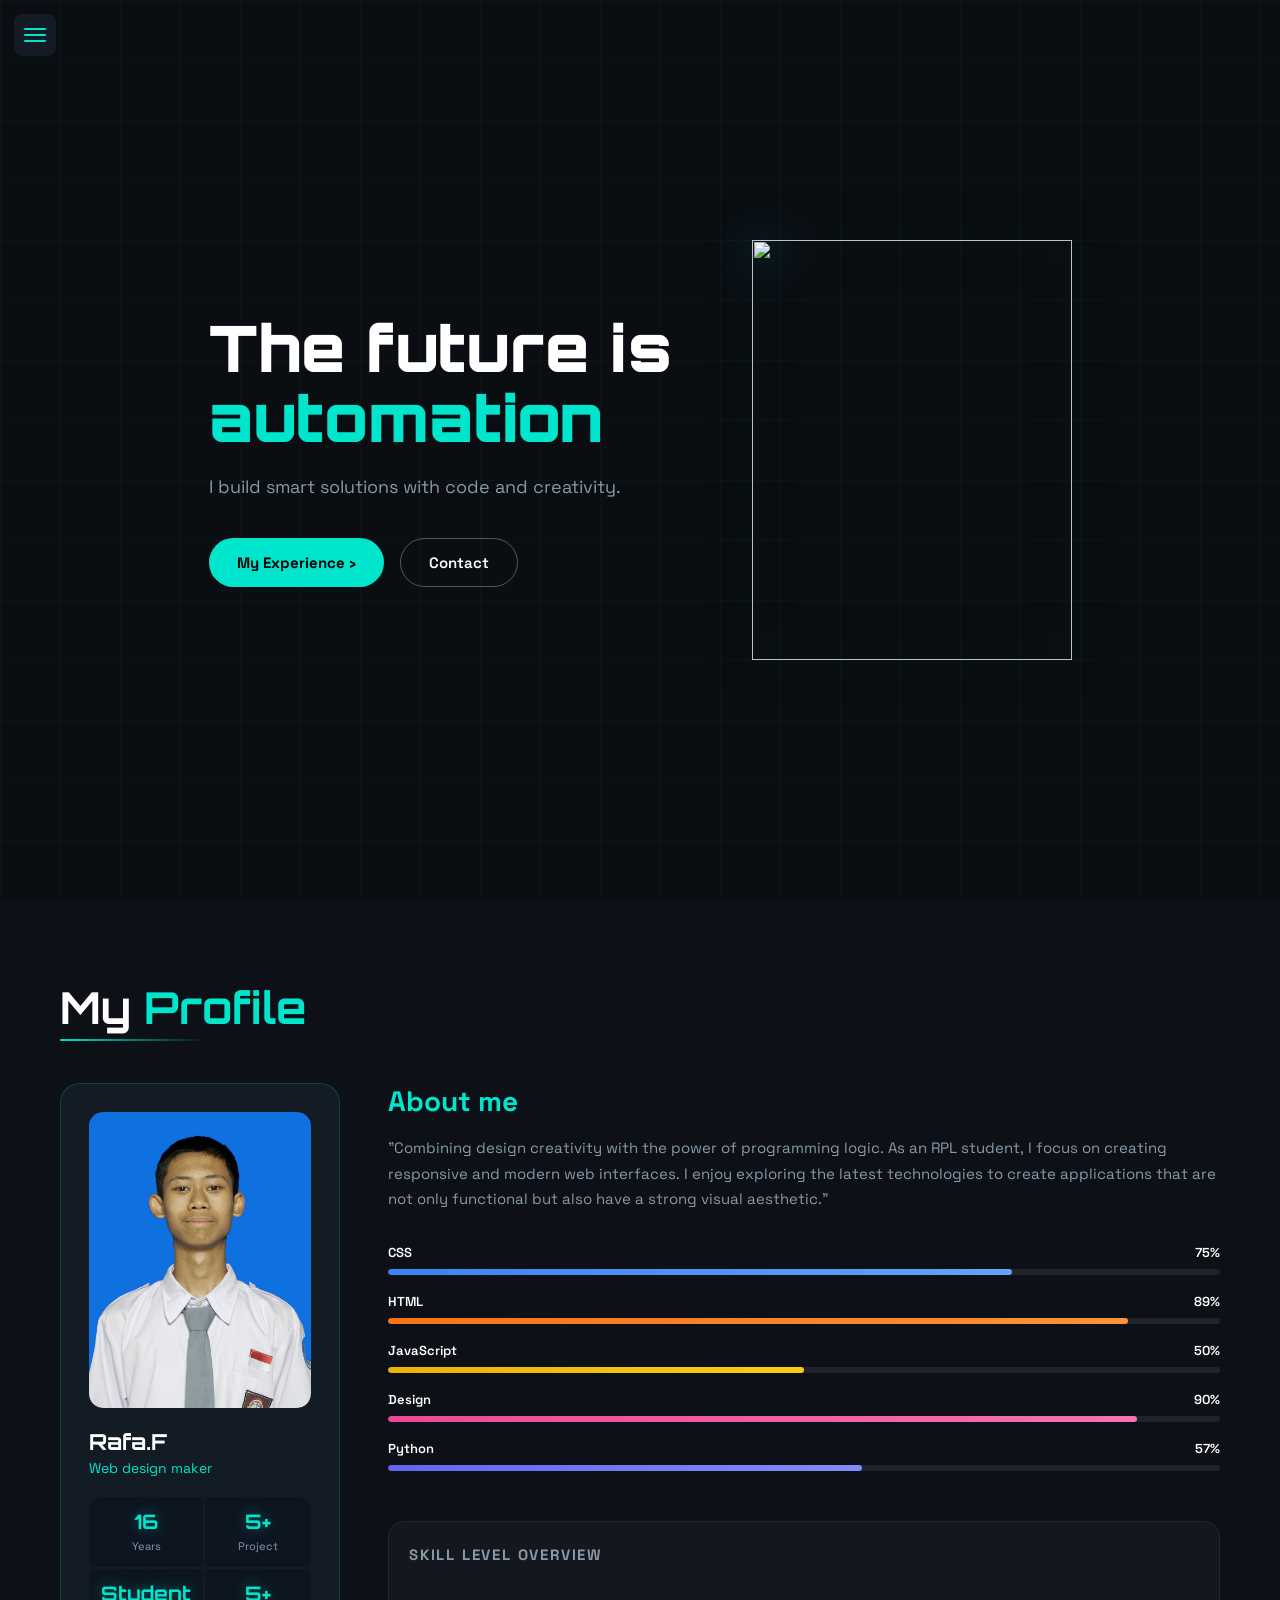
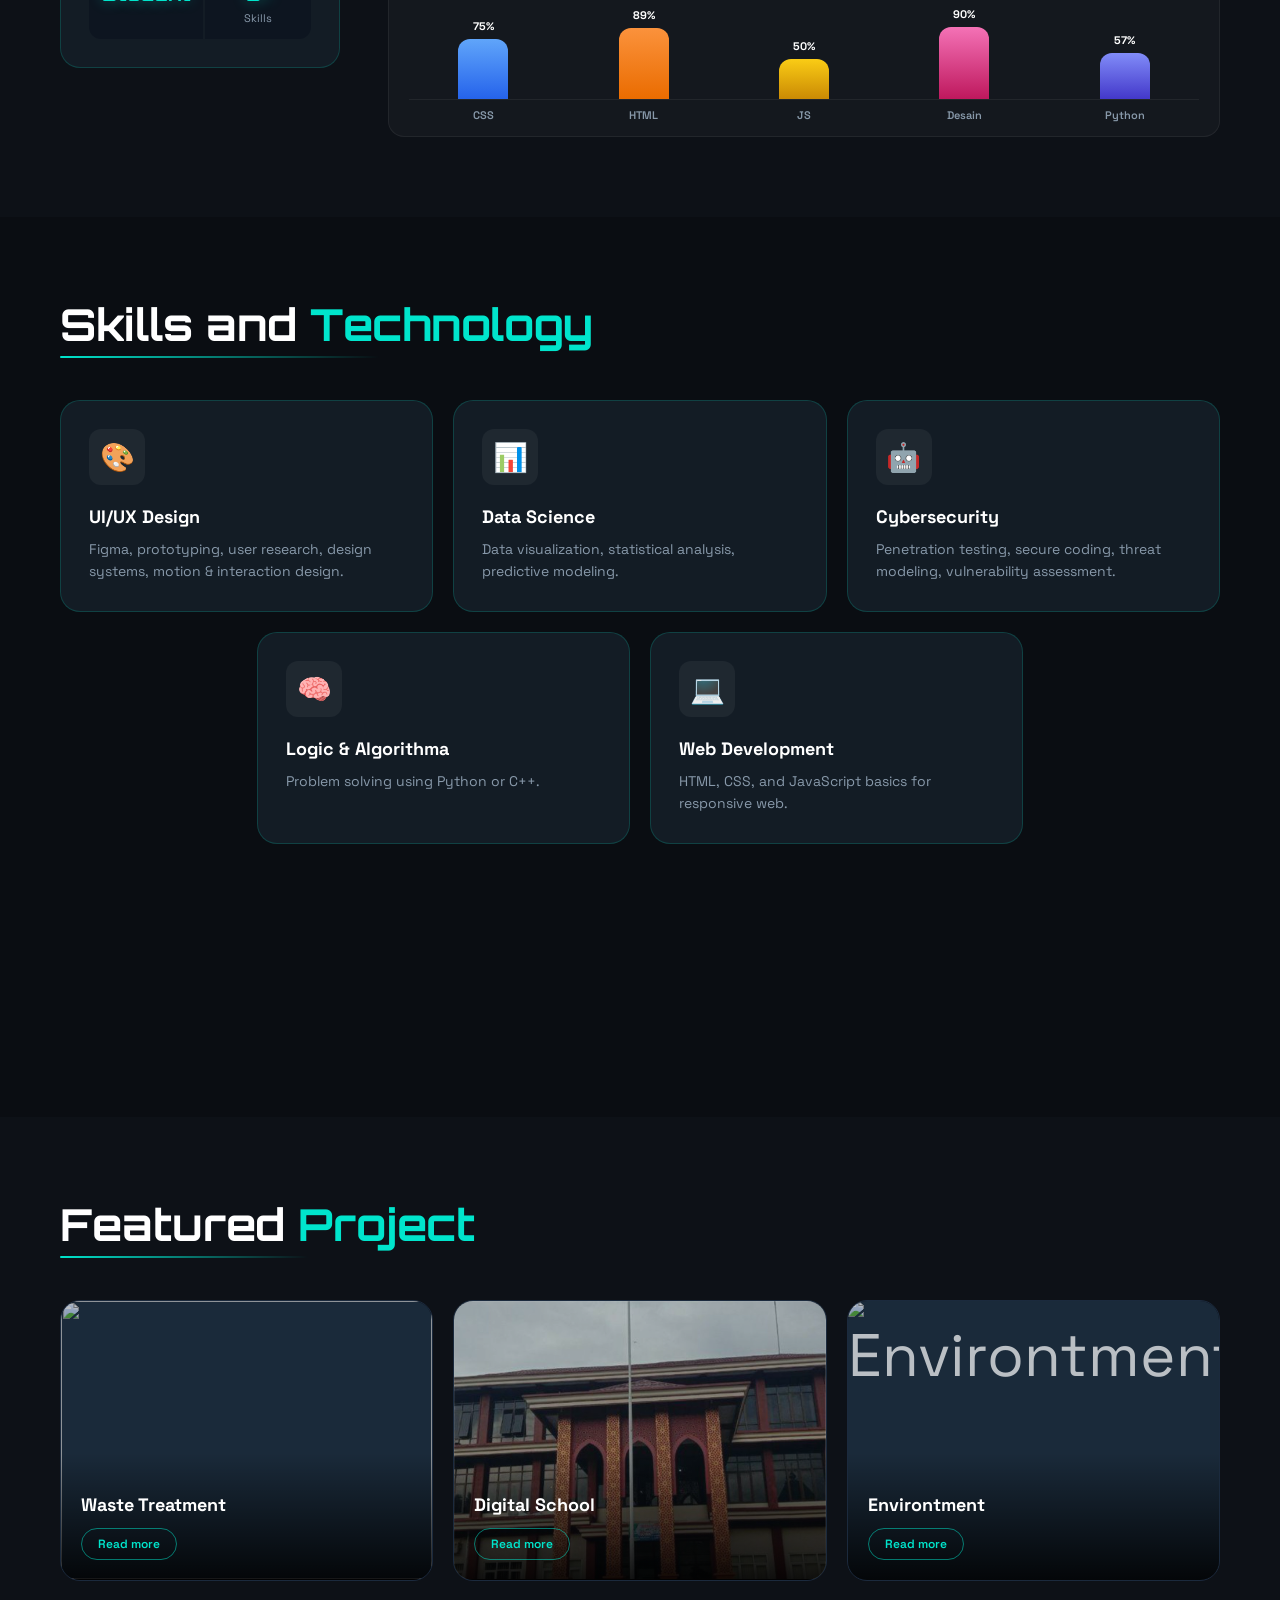
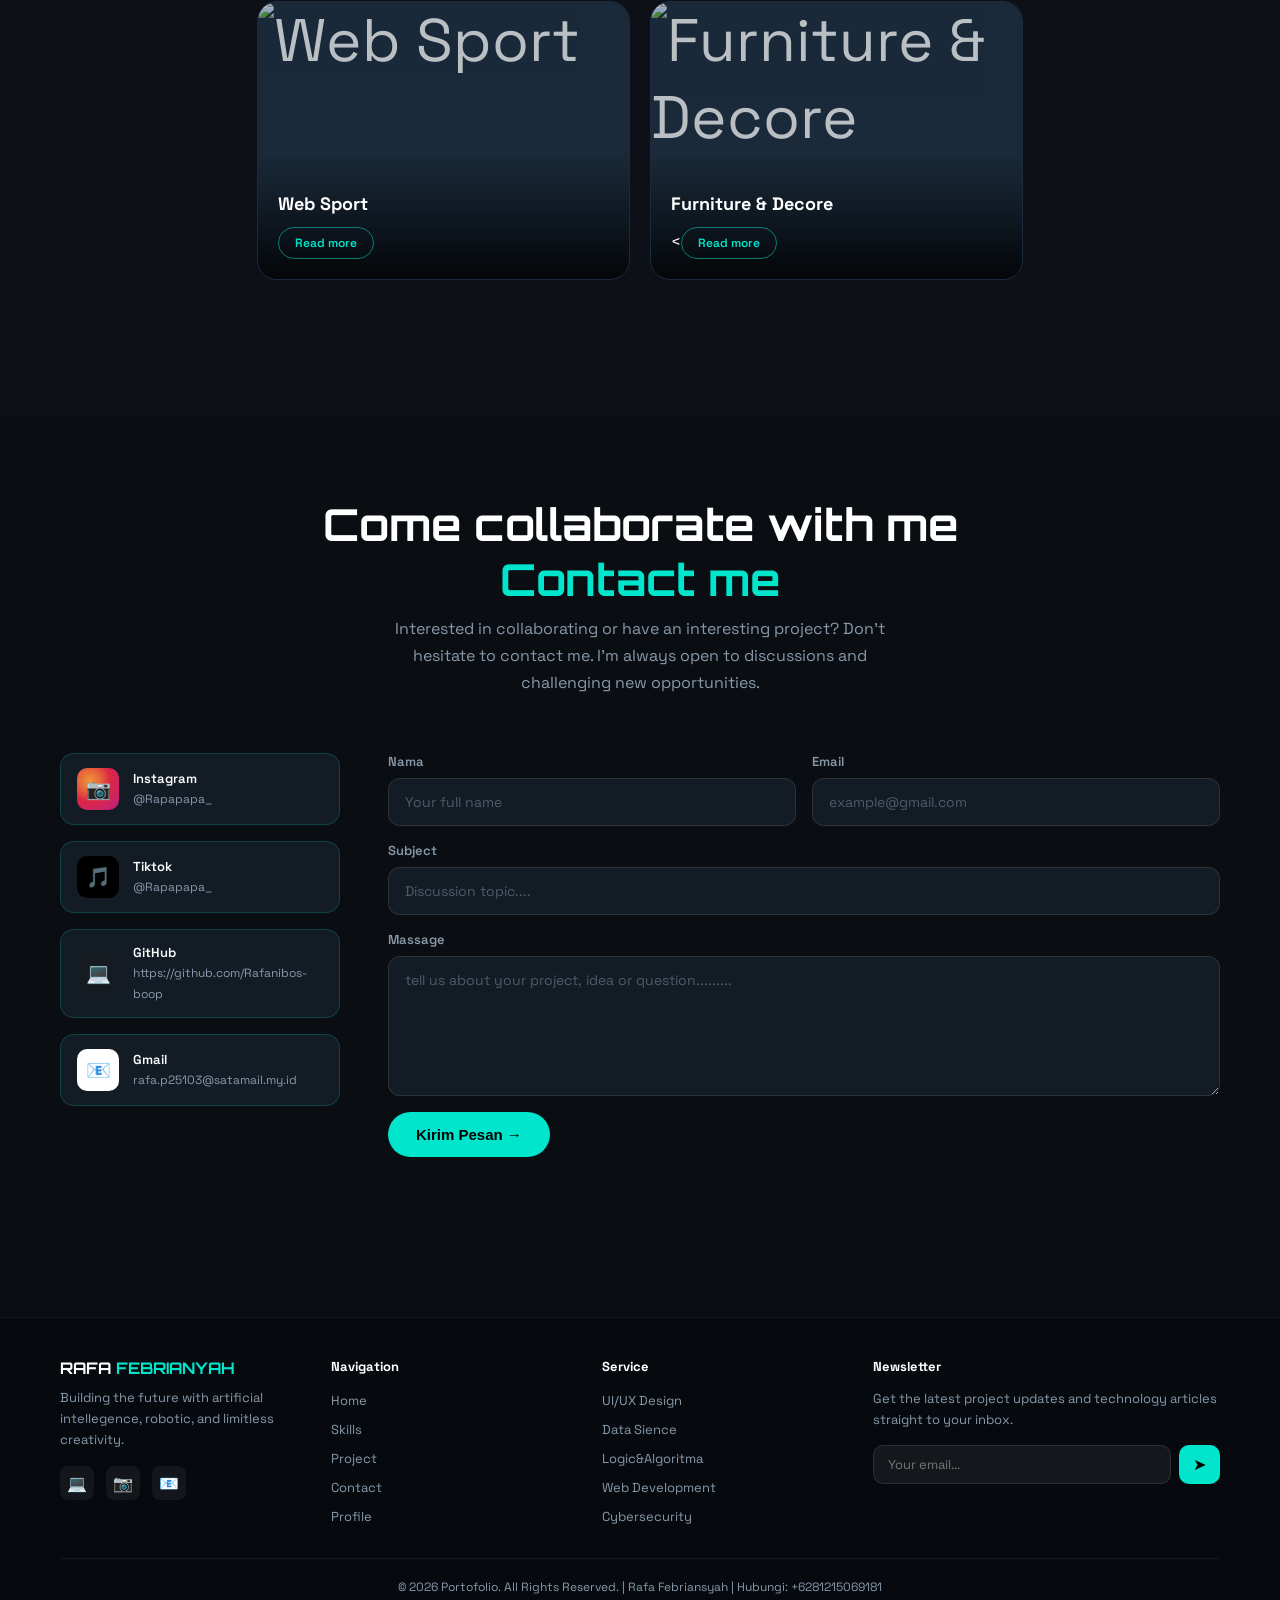
==== index.html @ a72926e6 "Rename kolaborasi (16).html to index.html" ====
<!DOCTYPE html>
<html lang="id">
<head>
<meta charset="UTF-8">
<meta name="viewport" content="width=device-width, initial-scale=1.0">
<title>Rafa Febrianyah | Portfolio</title>
<link href="https://fonts.googleapis.com/css2?family=Orbitron:wght@400;700;900&family=Space+Grotesk:wght@300;400;500;600;700&display=swap" rel="stylesheet">
<link rel="stylesheet" href="kolaborasi.css">
</head>
<body>

<div id="loading-screen">
  <div class="loading-scan"></div>
  <div class="loading-logo">RAFA <span>FEBRIANYAH</span></div>
  <div class="loading-bar-wrap">
    <div class="loading-bar-fill" id="loading-bar"></div>
  </div>
  <div class="loading-pct" id="loading-pct">0%</div>
  <div class="loading-dots">
    <span></span><span></span><span></span>
  </div>
</div>

<div id="scroll-progress"></div>
<div id="cursor-glow"></div>

<div class="sidebar-overlay" id="overlay" onclick="closeSidebar()"></div>

<button class="menu-toggle" onclick="toggleSidebar()" aria-label="Menu">
  <span></span><span></span><span></span>
</button>

<aside class="sidebar" id="sidebar">
  <nav>
    <a href="#home" class="active" onclick="setActive(this); closeSidebar()">
      <svg viewBox="0 0 24 24" fill="none" stroke="currentColor" stroke-width="2"><path d="M3 12L12 3l9 9M5 10v9a1 1 0 001 1h4v-6h4v6h4a1 1 0 001-1v-9"/></svg>
      Home
    </a>
    <a href="#profile" onclick="setActive(this); closeSidebar()">
      <svg viewBox="0 0 24 24" fill="none" stroke="currentColor" stroke-width="2"><circle cx="12" cy="8" r="4"/><path d="M20 21a8 8 0 10-16 0"/></svg>
      Profile
    </a>
    <a href="#skills" onclick="setActive(this); closeSidebar()">
      <svg viewBox="0 0 24 24" fill="none" stroke="currentColor" stroke-width="2"><circle cx="12" cy="12" r="3"/><path d="M19.07 4.93a10 10 0 010 14.14M4.93 4.93a10 10 0 000 14.14"/></svg>
      Skills
    </a>
    <a href="#projects" onclick="setActive(this); closeSidebar()">
      <svg viewBox="0 0 24 24" fill="none" stroke="currentColor" stroke-width="2"><rect x="3" y="3" width="7" height="7" rx="1"/><rect x="14" y="3" width="7" height="7" rx="1"/><rect x="3" y="14" width="7" height="7" rx="1"/><path d="M14 17h7M17 14v7"/></svg>
      Project
    </a>
    <a href="#contact" onclick="setActive(this); closeSidebar()">
      <svg viewBox="0 0 24 24" fill="none" stroke="currentColor" stroke-width="2"><path d="M21 15a2 2 0 01-2 2H7l-4 4V5a2 2 0 012-2h14a2 2 0 012 2z"/></svg>
      Contact
    </a>
  </nav>

  <div class="sidebar-socials">
    <a href="https://github.com/Rafanibos-boop" title="GitHub">
      <svg viewBox="0 0 24 24" fill="currentColor"><path d="M12 2C6.477 2 2 6.484 2 12.017c0 4.425 2.865 8.18 6.839 9.504.5.092.682-.217.682-.483 0-.237-.008-.868-.013-1.703-2.782.605-3.369-1.343-3.369-1.343-.454-1.158-1.11-1.466-1.11-1.466-.908-.62.069-.608.069-.608 1.003.07 1.531 1.032 1.531 1.032.892 1.53 2.341 1.088 2.91.832.092-.647.35-1.088.636-1.338-2.22-.253-4.555-1.113-4.555-4.951 0-1.093.39-1.988 1.029-2.688-.103-.253-.446-1.272.098-2.65 0 0 .84-.27 2.75 1.026A9.564 9.564 0 0112 6.844c.85.004 1.705.115 2.504.337 1.909-1.296 2.747-1.027 2.747-1.027.546 1.379.202 2.398.1 2.651.64.7 1.028 1.595 1.028 2.688 0 3.848-2.339 4.695-4.566 4.943.359.309.678.92.678 1.855 0 1.338-.012 2.419-.012 2.747 0 .268.18.58.688.482A10.019 10.019 0 0022 12.017C22 6.484 17.522 2 12 2z"/></svg>
    </a>
    <a href="https://www.tiktok.com/@rapapapapapap_?_r=1&_t=ZS-96PZ1xKHbpC" title="TikTok">
      <svg viewBox="0 0 24 24" fill="currentColor"><path d="M19.59 6.69a4.83 4.83 0 01-3.77-4.25V2h-3.45v13.67a2.89 2.89 0 01-2.88 2.5 2.89 2.89 0 01-2.89-2.89 2.89 2.89 0 012.89-2.89c.28 0 .54.04.79.1V9.01a6.33 6.33 0 00-.79-.05 6.34 6.34 0 00-6.34 6.34 6.34 6.34 0 006.34 6.34 6.34 6.34 0 006.33-6.34V8.69a8.18 8.18 0 004.78 1.52V6.79a4.85 4.85 0 01-1.01-.1z"/></svg>
    </a>
    <a href="https://www.instagram.com/15rapapa/" title="Instagram">
      <svg viewBox="0 0 24 24" fill="currentColor"><path d="M12 2.163c3.204 0 3.584.012 4.85.07 3.252.148 4.771 1.691 4.919 4.919.058 1.265.069 1.645.069 4.849 0 3.205-.012 3.584-.069 4.849-.149 3.225-1.664 4.771-4.919 4.919-1.266.058-1.644.07-4.85.07-3.204 0-3.584-.012-4.849-.07-3.26-.149-4.771-1.699-4.919-4.92-.058-1.265-.07-1.644-.07-4.849 0-3.204.013-3.583.07-4.849.149-3.227 1.664-4.771 4.919-4.919 1.266-.057 1.645-.069 4.849-.069zm0-2.163c-3.259 0-3.667.014-4.947.072-4.358.2-6.78 2.618-6.98 6.98-.059 1.281-.073 1.689-.073 4.948 0 3.259.014 3.668.072 4.948.2 4.358 2.618 6.78 6.98 6.98 1.281.058 1.689.072 4.948.072 3.259 0 3.668-.014 4.948-.072 4.354-.2 6.782-2.618 6.979-6.98.059-1.28.073-1.689.073-4.948 0-3.259-.014-3.667-.072-4.947-.196-4.354-2.617-6.78-6.979-6.98-1.281-.059-1.69-.073-4.949-.073zm0 5.838a6.162 6.162 0 100 12.324 6.162 6.162 0 000-12.324zM12 16a4 4 0 110-8 4 4 0 010 8zm6.406-11.845a1.44 1.44 0 100 2.881 1.44 1.44 0 000-2.881z"/></svg>
    </a>
  </div>

  <div class="sidebar-footer">
    <div class="sidebar-profile">
      <div class="sidebar-avatar">RF</div>
      <div class="sidebar-info">
        <p>Rafa F</p>
        <span>Desainer Web</span>
      </div>
    </div>
  </div>
</aside>

<main class="main">

  <section id="home">
    <div class="hero-grid"></div>
    <div class="hero-particles" id="heroParticles"></div>
    <div class="hero-content">
      <h1>The future is<br><span>automation</span></h1>
      <p>I build smart solutions with code and creativity.</p>
      <div class="hero-btns">
        <a href="experience.html" class="btn-primary">My Experience &rsaquo;</a>
        <a href="#contact" class="btn-outline">Contact</a>
      </div>
    </div>
    <div class="hero-robot">
      <div class="robot-scene">
        <img
          src="asset/Gemini_Generated_Image_8p0l378p0l378p0l-removebg-preview.png"
          class="robot-img"
        />
      </div>
    </div>
  </section>

  <section id="profile">
    <h2 class="section-title reveal">My <span>Profile</span></h2>
    <div class="profile-grid">
      <div class="profile-card reveal reveal-left">
        <div class="profile-img"><img src="[data-uri]" alt="Rafa Febrianyah" style="width:100%;height:100%;object-fit:cover;border-radius:14px;"></div>
        <p class="profile-name">Rafa.F</p>
        <p class="profile-role">Web design maker</p>
        <div class="profile-stats">
          <div class="stat-item"><strong>16</strong><span>Years</span></div>
          <div class="stat-item"><strong>5+</strong><span>Project</span></div>
          <div class="stat-item"><strong>Student</strong><span>&nbsp;</span></div>
          <div class="stat-item"><strong>5+</strong><span>Skills</span></div>
        </div>
      </div>

      <div class="about-section reveal reveal-right reveal-delay-2">
        <h3>About me</h3>
        <p>"Combining design creativity with the power of programming logic. As an RPL student, I focus on creating responsive and modern web interfaces. I enjoy exploring the latest technologies to create applications that are not only functional but also have a strong visual aesthetic."</p>
        <div class="skill-bars">
          <div class="skill-bar-item">
            <div class="skill-bar-header">
              <span>CSS</span><span>75%</span>
            </div>
            <div class="skill-bar-track">
              <div class="skill-bar-fill" style="width:75%; background: linear-gradient(90deg,#3b82f6,#60a5fa)"></div>
            </div>
          </div>
          <div class="skill-bar-item">
            <div class="skill-bar-header">
              <span>HTML</span><span>89%</span>
            </div>
            <div class="skill-bar-track">
              <div class="skill-bar-fill" style="width:89%; background: linear-gradient(90deg,#f97316,#fb923c)"></div>
            </div>
          </div>
          <div class="skill-bar-item">
            <div class="skill-bar-header">
              <span>JavaScript</span><span>50%</span>
            </div>
            <div class="skill-bar-track">
              <div class="skill-bar-fill" style="width:50%; background: linear-gradient(90deg,#eab308,#facc15)"></div>
            </div>
          </div>
          <div class="skill-bar-item">
            <div class="skill-bar-header">
              <span>Design</span><span>90%</span>
            </div>
            <div class="skill-bar-track">
              <div class="skill-bar-fill" style="width:90%; background: linear-gradient(90deg,#ec4899,#f472b6)"></div>
            </div>
          </div>
          <div class="skill-bar-item">
            <div class="skill-bar-header">
              <span>Python</span><span>57%</span>
            </div>
            <div class="skill-bar-track">
              <div class="skill-bar-fill" style="width:57%; background: linear-gradient(90deg,#6366f1,#818cf8)"></div>
            </div>
          </div>
          <div class="skill-chart-wrap">
            <p class="skill-chart-label">Skill Level Overview</p>
            <div class="skill-chart">
              <div class="skill-col">
                <span class="skill-col-pct">75%</span>
                <div class="skill-col-bar" style="height:60px; background:linear-gradient(to top,#2563eb,#60a5fa)"></div>
              </div>
              <div class="skill-col">
                <span class="skill-col-pct">89%</span>
                <div class="skill-col-bar" style="height:71px; background:linear-gradient(to top,#ea6c00,#fb923c)"></div>
              </div>
              <div class="skill-col">
                <span class="skill-col-pct">50%</span>
                <div class="skill-col-bar" style="height:40px; background:linear-gradient(to top,#ca8a04,#facc15)"></div>
              </div>
              <div class="skill-col">
                <span class="skill-col-pct">90%</span>
                <div class="skill-col-bar" style="height:72px; background:linear-gradient(to top,#be185d,#f472b6)"></div>
              </div>
              <div class="skill-col">
                <span class="skill-col-pct">57%</span>
                <div class="skill-col-bar" style="height:46px; background:linear-gradient(to top,#4338ca,#818cf8)"></div>
              </div>
            </div>
            <div class="skill-chart-names">
              <div>CSS</div>
              <div>HTML</div>
              <div>JS</div>
              <div>Desain</div>
              <div>Python</div>
            </div>
          </div>
        </div>
      </div>
    </div>
  </section>
  <section id="skills">
    <h2 class="section-title reveal">Skills and <span>Technology</span></h2>
    <div class="skills-grid">
      <div class="skill-card reveal reveal-delay-1">
        <div class="skill-icon">🎨</div>
        <h3>UI/UX Design</h3>
        <p>Figma, prototyping, user research, design systems, motion & interaction design.</p>
      </div>
      <div class="skill-card reveal reveal-delay-2">
        <div class="skill-icon">📊</div>
        <h3>Data Science</h3>
        <p>Data visualization, statistical analysis, predictive modeling.</p>
      </div>
      <div class="skill-card reveal reveal-delay-3">
        <div class="skill-icon">🤖</div>
        <h3>Cybersecurity</h3>
        <p>Penetration testing, secure coding, threat modeling, vulnerability assessment.</p>
      </div>
    </div>
    <div class="skills-row-2">
      <div class="skill-card reveal reveal-delay-2">
        <div class="skill-icon">🧠</div>
        <h3>Logic &amp; Algorithma</h3>
        <p>Problem solving using Python or C++.</p>
      </div>
      <div class="skill-card reveal reveal-delay-3">
        <div class="skill-icon">💻</div>
        <h3>Web Development</h3>
        <p>HTML, CSS, and JavaScript basics for responsive web.</p>
      </div>
    </div>
  </section>

  <section id="projects">
    <h2 class="section-title reveal">Featured <span>Project</span></h2>
    <div class="projects-top">
      <div class="project-card" onclick="openProject('indexsmk.html','Digital School')">
        <div class="project-thumb">
<img src="asset/w.png">
        </div>
        <div class="project-info">
          <h3>Waste Treatment</h3>
          <a href="https://iicharamadhani.github.io/Trash-Becomes-a-Blessing/" class="btn-read">Read more</a>
        </div>
      </div>
      <div class="project-card" onclick="openProject('indexsmk.html','Digital School')">
        <div class="project-thumb">
          <img src="[data-uri]" alt="Digital School" style="width:100%;height:100%;object-fit:cover;">
        </div>
        <div class="project-info">
          <h3>Digital School</h3>
          <a href="indexsmk.html" class="btn-read">Read more</a>
        </div>
      </div>
      <div class="project-card" onclick="openProject('evirontment.html','Environtment')">
        <div class="project-thumb">
          <img src="https://images.unsplash.com/photo-1503676260728-1c00da094a0b?w=800&q=80" alt="Environtment" style="width:100%;height:100%;object-fit:cover;">
        </div>
        <div class="project-info">
          <h3>Environtment</h3>
          <a href="evi.html" class="btn-read">Read more</a>
        </div>
      </div>
    </div>
    <div class="projects-bottom">
      <div class="project-card" onclick="openProject('index4sm2.html','Web Sport')">
        <div class="project-thumb">
          <img src="https://images.unsplash.com/photo-1530549387789-4c1017266635?w=800&q=80" alt="Web Sport" style="width:100%;height:100%;object-fit:cover;">
        </div>
        <div class="project-info">
          <h3>Web Sport</h3>
          <a href="index4sm2.html" class="btn-read">Read more</a>
        </div>
      </div>
      <div class="project-card" onclick="openProject('ruma.html','Furniture & Decore')">
        <div class="project-thumb">
          <img src="https://images.unsplash.com/photo-1555041469-a586c61ea9bc?w=800&q=80" alt="Furniture & Decore" style="width:100%;height:100%;object-fit:cover;">
        </div>
        <div class="project-info">
          <h3>Furniture &amp; Decore</h3>
          <<a href="ruma.html" class="btn-read">Read more</a>
        </div>
      </div>
    </div>
  </section>

  <section id="contact">
    <div class="contact-header reveal">
      <h2>Come collaborate with me<br><span>Contact me</span></h2>
      <p>Interested in collaborating or have an interesting project? Don't hesitate to contact me. I'm always open to discussions and challenging new opportunities.</p>
    </div>

    <div class="contact-layout">
      <div class="social-links reveal reveal-left reveal-delay-1">
        <a href="https://www.instagram.com/15rapapa/" class="social-item">
          <div class="social-icon-wrap" style="background: radial-gradient(circle at 30% 30%, #f09433, #e6683c, #dc2743, #cc2366, #bc1888)">📷</div>
          <div class="social-item-info">
            <p>Instagram</p>
            <span>@Rapapapa_</span>
          </div>
        </a>
        <a href="https://www.tiktok.com/@rapapapapapap_?_r=1&_t=ZS-96PZ1xKHbpC" class="social-item">
          <div class="social-icon-wrap" style="background: #000">🎵</div>
          <div class="social-item-info">
            <p>Tiktok</p>
            <span>@Rapapapa_</span>
          </div>
        </a>
        <a href="https://github.com/Rafanibos-boop" class="social-item">
          <div class="social-icon-wrap" style="background: #161b22">💻</div>
          <div class="social-item-info">
            <p>GitHub</p>
            <span>https://github.com/Rafanibos-boop</span>
          </div>
        </a>
        <a href="rafa.p25103@satamail.my.id" class="social-item">
          <div class="social-icon-wrap" style="background: #fff">📧</div>
          <div class="social-item-info">
            <p>Gmail</p>
            <span>rafa.p25103@satamail.my.id</span>
          </div>
        </a>
      </div>

      <div class="contact-form reveal reveal-right reveal-delay-2">
        <div class="form-row">
          <div class="form-group">
            <label>Nama</label>
            <input type="text" placeholder="Your full name">
          </div>
          <div class="form-group">
            <label>Email</label>
            <input type="email" placeholder="example@gmail.com">
          </div>
        </div>
        <div class="form-group">
          <label>Subject</label>
          <input type="text" placeholder="Discussion topic....">
        </div>
        <div class="form-group">
          <label>Massage</label>
          <textarea placeholder="tell us about your project, idea or question........."></textarea>
        </div>
        <button class="btn-primary" style="align-self: flex-start;" onclick="alert('Pesan terkirim! ✓')">Kirim Pesan →</button>
      </div>
    </div>
  </section>

  <footer>
    <div class="footer-grid">
      <div class="footer-brand">
        <h3>RAFA <span>FEBRIANYAH</span></h3>
        <p>Building the future with artificial intellegence, robotic, and limitless creativity.</p>
        <div class="footer-social">
          <a href="https://github.com/Rafanibos-boop">💻</a>
          <a href="https://www.instagram.com/15rapapa/">📷</a>
          <a href="rafa.p25103@satamail.my.id">📧</a>
        </div>
      </div>
      <div class="footer-col">
        <h4>Navigation</h4>
        <ul>
          <li><a href="#home">Home</a></li>
          <li><a href="#skills">Skills</a></li>
          <li><a href="#projects">Project</a></li>
          <li><a href="#contact">Contact</a></li>
          <li><a href="#profile">Profile</a></li>
        </ul>
      </div>
      <div class="footer-col">
        <h4>Service</h4>
        <ul>
          <li><a href="#">UI/UX Design</a></li>
          <li><a href="#">Data Sience</a></li>
          <li><a href="#">Logic&Algoritma</a></li>
          <li><a href="#">Web Development</a></li>
          <li><a href="#">Cybersecurity</a></li>
        </ul>
      </div>
      <div class="footer-col">
        <h4>Newsletter</h4>
        <p style="font-size:13px;color:var(--gray);line-height:1.6">Get the latest project updates and technology articles straight to your inbox.</p>
        <div class="newsletter-form">
          <input type="email" placeholder="Your email...">
          <button onclick="alert('Subscribed! ✓')">➤</button>
        </div>
      </div>
    </div>
    <div class="footer-bottom">
      © 2026 Portofolio. All Rights Reserved. | Rafa Febriansyah | Hubungi: +6281215069181
    </div>
  </footer>

</main>

<div class="project-modal" id="projectModal" onclick="closeProject(event)">
  <div class="project-modal-inner">
    <div class="project-modal-bar">
      <span id="projectModalTitle">Project</span>
      <button class="project-modal-close" onclick="closeProjectBtn()">✕</button>
    </div>
    <iframe id="projectModalFrame" src=""></iframe>
  </div>
</div>

<script>
  function openProject(url, title) {
    document.getElementById('projectModalFrame').src = url;
    document.getElementById('projectModalTitle').textContent = title;
    document.getElementById('projectModal').classList.add('open');
    document.body.style.overflow = 'hidden';
  }
  function closeProjectBtn() {
    document.getElementById('projectModal').classList.remove('open');
    document.getElementById('projectModalFrame').src = '';
    document.body.style.overflow = '';
  }
  function closeProject(e) {
    if (e.target === document.getElementById('projectModal')) closeProjectBtn();
  }
  function toggleSidebar() {
    document.getElementById('sidebar').classList.toggle('open');
    document.getElementById('overlay').classList.toggle('open');
    document.body.classList.toggle('sidebar-open');
  }
  function closeSidebar() {
    document.getElementById('sidebar').classList.remove('open');
    document.getElementById('overlay').classList.remove('open');
    document.body.classList.remove('sidebar-open');
  }
  function setActive(el) {
    document.querySelectorAll('.sidebar nav a').forEach(a => a.classList.remove('active'));
    el.classList.add('active');
  }

  const sections = document.querySelectorAll('section[id]');
  window.addEventListener('scroll', () => {
    let current = '';
    sections.forEach(s => {
      if (window.scrollY >= s.offsetTop - 120) current = s.id;
    });
    document.querySelectorAll('.sidebar nav a').forEach(a => {
      a.classList.toggle('active', a.getAttribute('href') === '#' + current);
    });
  });

  const progressBar = document.getElementById('scroll-progress');
  window.addEventListener('scroll', () => {
    const pct = window.scrollY / (document.body.scrollHeight - window.innerHeight) * 100;
    progressBar.style.width = pct + '%';
  });

  const cursorGlow = document.getElementById('cursor-glow');
  document.addEventListener('mousemove', e => {
    cursorGlow.style.left = e.clientX + 'px';
    cursorGlow.style.top  = e.clientY + 'px';
  });

  (function () {
    const container = document.getElementById('heroParticles');
    if (!container) return;
    for (let i = 0; i < 28; i++) {
      const s = document.createElement('span');
      s.style.cssText = `
        left: ${Math.random() * 100}%;
        top: ${60 + Math.random() * 40}%;
        --dur: ${6 + Math.random() * 7}s;
        --delay: ${Math.random() * 6}s;
      `;
      container.appendChild(s);
    }
  })();

  (function () {
    const revealEls = document.querySelectorAll('.reveal');
    const ro = new IntersectionObserver((entries) => {
      entries.forEach(e => {
        if (e.isIntersecting) {
          e.target.classList.add('visible');
          ro.unobserve(e.target);
        }
      });
    }, { threshold: 0.12 });
    revealEls.forEach(el => ro.observe(el));

    const titles = document.querySelectorAll('.section-title');
    const to = new IntersectionObserver((entries) => {
      entries.forEach(e => {
        if (e.isIntersecting) {
          e.target.classList.add('title-visible');
          to.unobserve(e.target);
        }
      });
    }, { threshold: 0.3 });
    titles.forEach(t => to.observe(t));
  })();

  (function () {
    document.querySelectorAll('.skill-bar-fill').forEach(bar => {
      const tw = bar.style.width || '0%';
      bar.setAttribute('style', bar.getAttribute('style').replace(/width:[^;]+;?/, '') + '; --tw:' + tw);
    });

    const profileSection = document.getElementById('profile');
    if (!profileSection) return;
    let sbDone = false;
    const obs = new IntersectionObserver((entries) => {
      entries.forEach(e => {
        if (e.isIntersecting && !sbDone) {
          sbDone = true;
          document.querySelectorAll('.skill-bar-fill').forEach((bar, i) => {
            setTimeout(() => bar.classList.add('sb-animated'), i * 120);
          });
        }
      });
    }, { threshold: 0.3 });
    obs.observe(profileSection);
  })();

  document.querySelectorAll('.btn-primary').forEach(btn => {
    btn.addEventListener('click', function (e) {
      const r = document.createElement('span');
      r.className = 'btn-ripple';
      const rect = this.getBoundingClientRect();
      const size = Math.max(rect.width, rect.height);
      r.style.width = r.style.height = size + 'px';
      r.style.left = (e.clientX - rect.left - size / 2) + 'px';
      r.style.top  = (e.clientY - rect.top  - size / 2) + 'px';
      this.appendChild(r);
      setTimeout(() => r.remove(), 600);
    });
  });

  (function () {
    const cards = document.querySelectorAll('.project-card');
    cards.forEach((c, i) => {
      c.classList.add('reveal');
      c.style.transitionDelay = (i * 0.08) + 's';
    });
    const obs = new IntersectionObserver((entries) => {
      entries.forEach(e => {
        if (e.isIntersecting) {
          e.target.classList.add('visible');
          obs.unobserve(e.target);
        }
      });
    }, { threshold: 0.1 });
    cards.forEach(c => obs.observe(c));
  })();

  (function() {
    const screen = document.getElementById('loading-screen');
    const bar    = document.getElementById('loading-bar');
    const pct    = document.getElementById('loading-pct');
    let progress = 0;
    const interval = setInterval(() => {
      progress += Math.random() * 30 + 15;
      if (progress >= 100) {
        progress = 100;
        clearInterval(interval);
        setTimeout(() => { screen.classList.add('hide'); }, 200);
      }
      bar.style.width = progress + '%';
      pct.textContent = Math.round(progress) + '%';
    }, 60);
  })();

  (function() {
    const cols = document.querySelectorAll('.skill-col-bar');
    cols.forEach(col => {
      const h = col.style.height || '0px';
      col.setAttribute('data-vh', h);
      col.style.setProperty('--vh', h);
      col.style.height = '0';
    });
    const skillsSection = document.getElementById('skills');
    if (!skillsSection) return;
    let vbDone = false;
    const obs = new IntersectionObserver((entries) => {
      entries.forEach(e => {
        if (e.isIntersecting && !vbDone) {
          vbDone = true;
          document.querySelectorAll('.skill-col-bar').forEach((col, i) => {
            setTimeout(() => col.classList.add('vb-animated'), i * 140 + 200);
          });
          document.querySelectorAll('.skill-col-pct').forEach((el, i) => {
            setTimeout(() => el.classList.add('vb-animated'), i * 140 + 600);
          });
        }
      });
    }, { threshold: 0.25 });
    obs.observe(skillsSection);
  })();

  (function() {
    const canvas = document.getElementById('neon-trail-canvas');
    const ctx = canvas.getContext('2d');

    function resize() {
      canvas.width = window.innerWidth;
      canvas.height = window.innerHeight;
    }
    resize();
    window.addEventListener('resize', resize);

    const COLORS = ['#00e5cc', '#00bfa5', '#0066ff', '#00e5cc', '#7af7e8'];
    const MAX_POINTS = 80;
    const points = [];

    document.addEventListener('mousemove', e => {
      points.push({
        x: e.clientX,
        y: e.clientY,
        age: 0,
        color: COLORS[Math.floor(Math.random() * COLORS.length)],
      });
      if (points.length > MAX_POINTS) points.shift();
    });

    function draw() {
      ctx.clearRect(0, 0, canvas.width, canvas.height);
      for (let i = 0; i < points.length; i++) points[i].age += 1.2;
      while (points.length && points[0].age > 60) points.shift();

      if (points.length < 2) { requestAnimationFrame(draw); return; }

      for (let i = 1; i < points.length; i++) {
        const p0 = points[i - 1];
        const p1 = points[i];
        const progress = i / points.length;
        const alpha = progress * (1 - p1.age / 60);
        if (alpha <= 0) continue;

        ctx.beginPath();
        ctx.moveTo(p0.x, p0.y);
        ctx.lineTo(p1.x, p1.y);
        ctx.strokeStyle = p1.color;
        ctx.globalAlpha = alpha * 0.18;
        ctx.lineWidth = 12;
        ctx.lineCap = 'round';
        ctx.stroke();

        ctx.beginPath();
        ctx.moveTo(p0.x, p0.y);
        ctx.lineTo(p1.x, p1.y);
        ctx.globalAlpha = alpha * 0.35;
        ctx.lineWidth = 5;
        ctx.stroke();

        ctx.beginPath();
        ctx.moveTo(p0.x, p0.y);
        ctx.lineTo(p1.x, p1.y);
        ctx.globalAlpha = alpha * 0.85;
        ctx.lineWidth = 1.5;
        ctx.shadowBlur = 16;
        ctx.shadowColor = p1.color;
        ctx.stroke();
        ctx.shadowBlur = 0;
      }

      if (points.length) {
        const tip = points[points.length - 1];
        const gradient = ctx.createRadialGradient(tip.x, tip.y, 0, tip.x, tip.y, 18);
        gradient.addColorStop(0, 'rgba(0,229,204,0.6)');
        gradient.addColorStop(0.4, 'rgba(0,229,204,0.15)');
        gradient.addColorStop(1, 'rgba(0,229,204,0)');
        ctx.globalAlpha = 1;
        ctx.beginPath();
        ctx.arc(tip.x, tip.y, 18, 0, Math.PI * 2);
        ctx.fillStyle = gradient;
        ctx.fill();

        ctx.beginPath();
        ctx.arc(tip.x, tip.y, 2.5, 0, Math.PI * 2);
        ctx.fillStyle = '#00e5cc';
        ctx.globalAlpha = 0.95;
        ctx.shadowBlur = 12;
        ctx.shadowColor = '#00e5cc';
        ctx.fill();
        ctx.shadowBlur = 0;
      }

      ctx.globalAlpha = 1;
      requestAnimationFrame(draw);
    }
    draw();
  })();

</script>
</body>
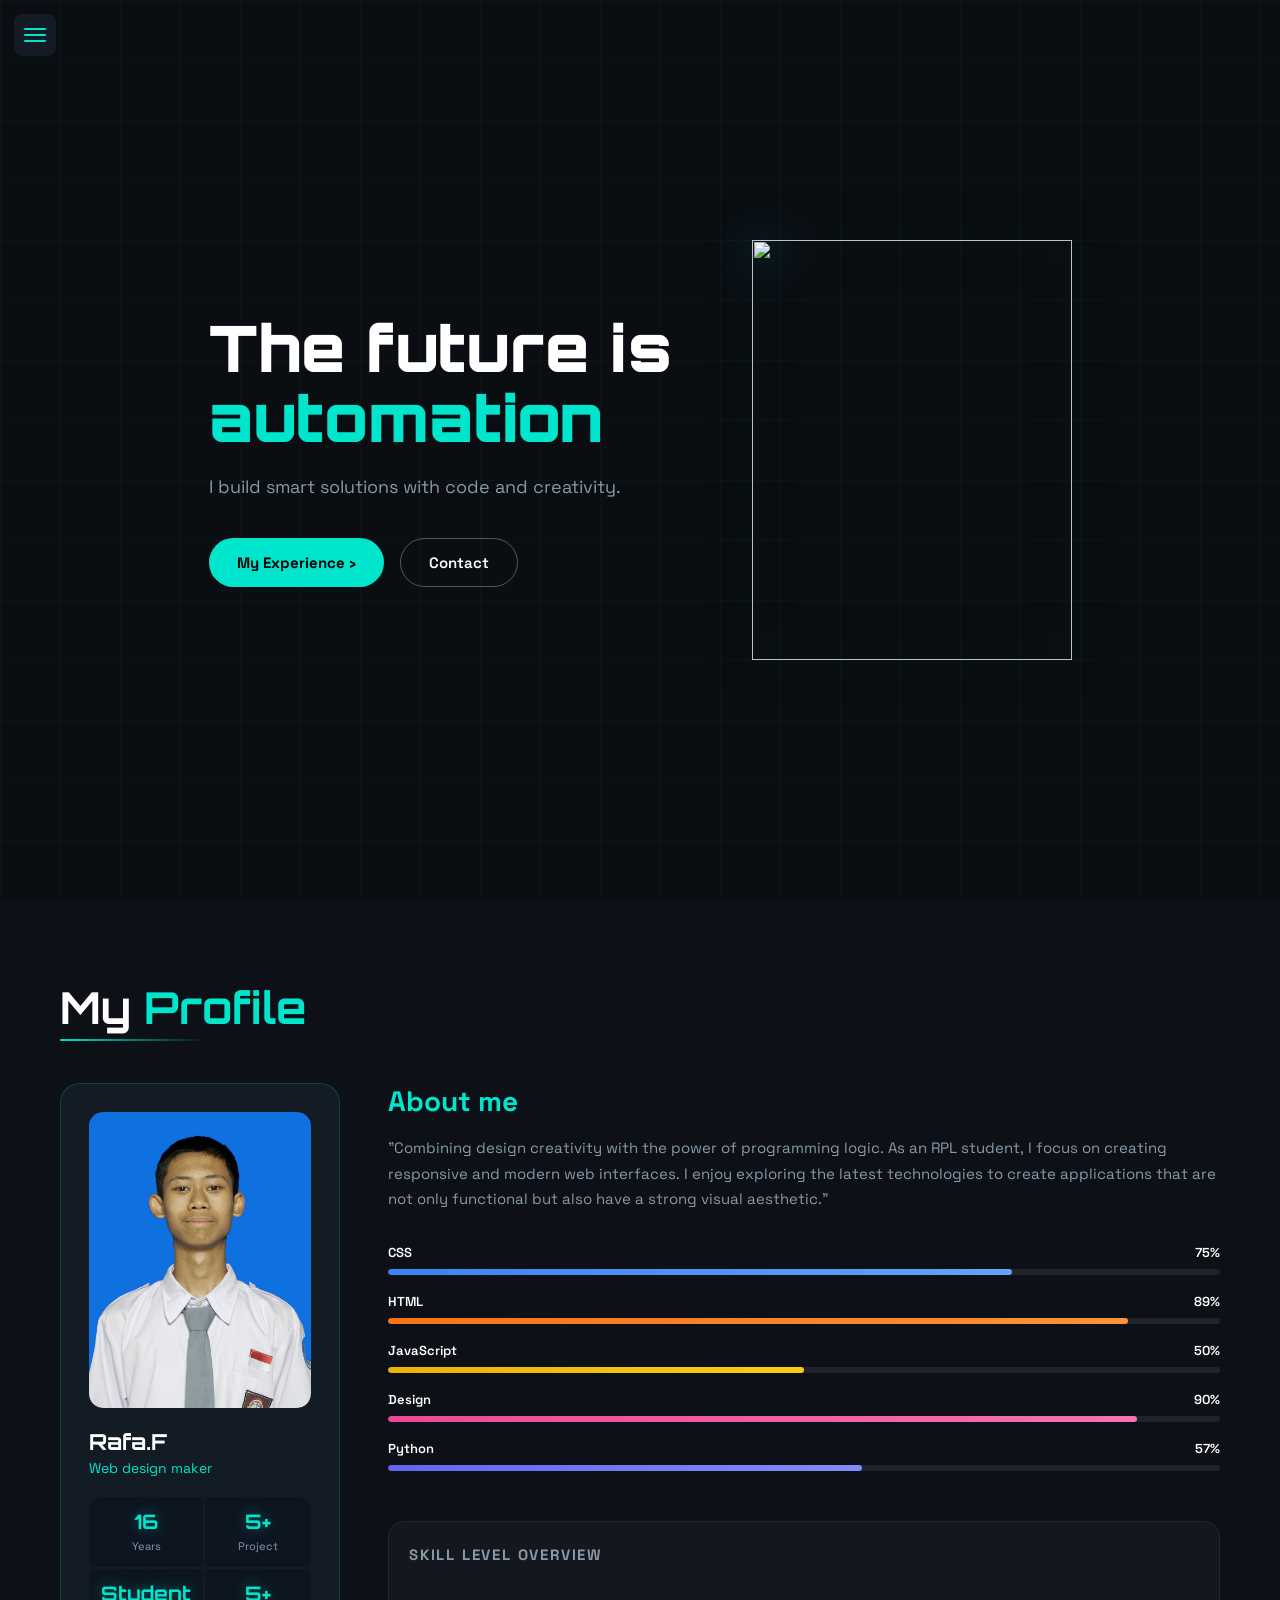
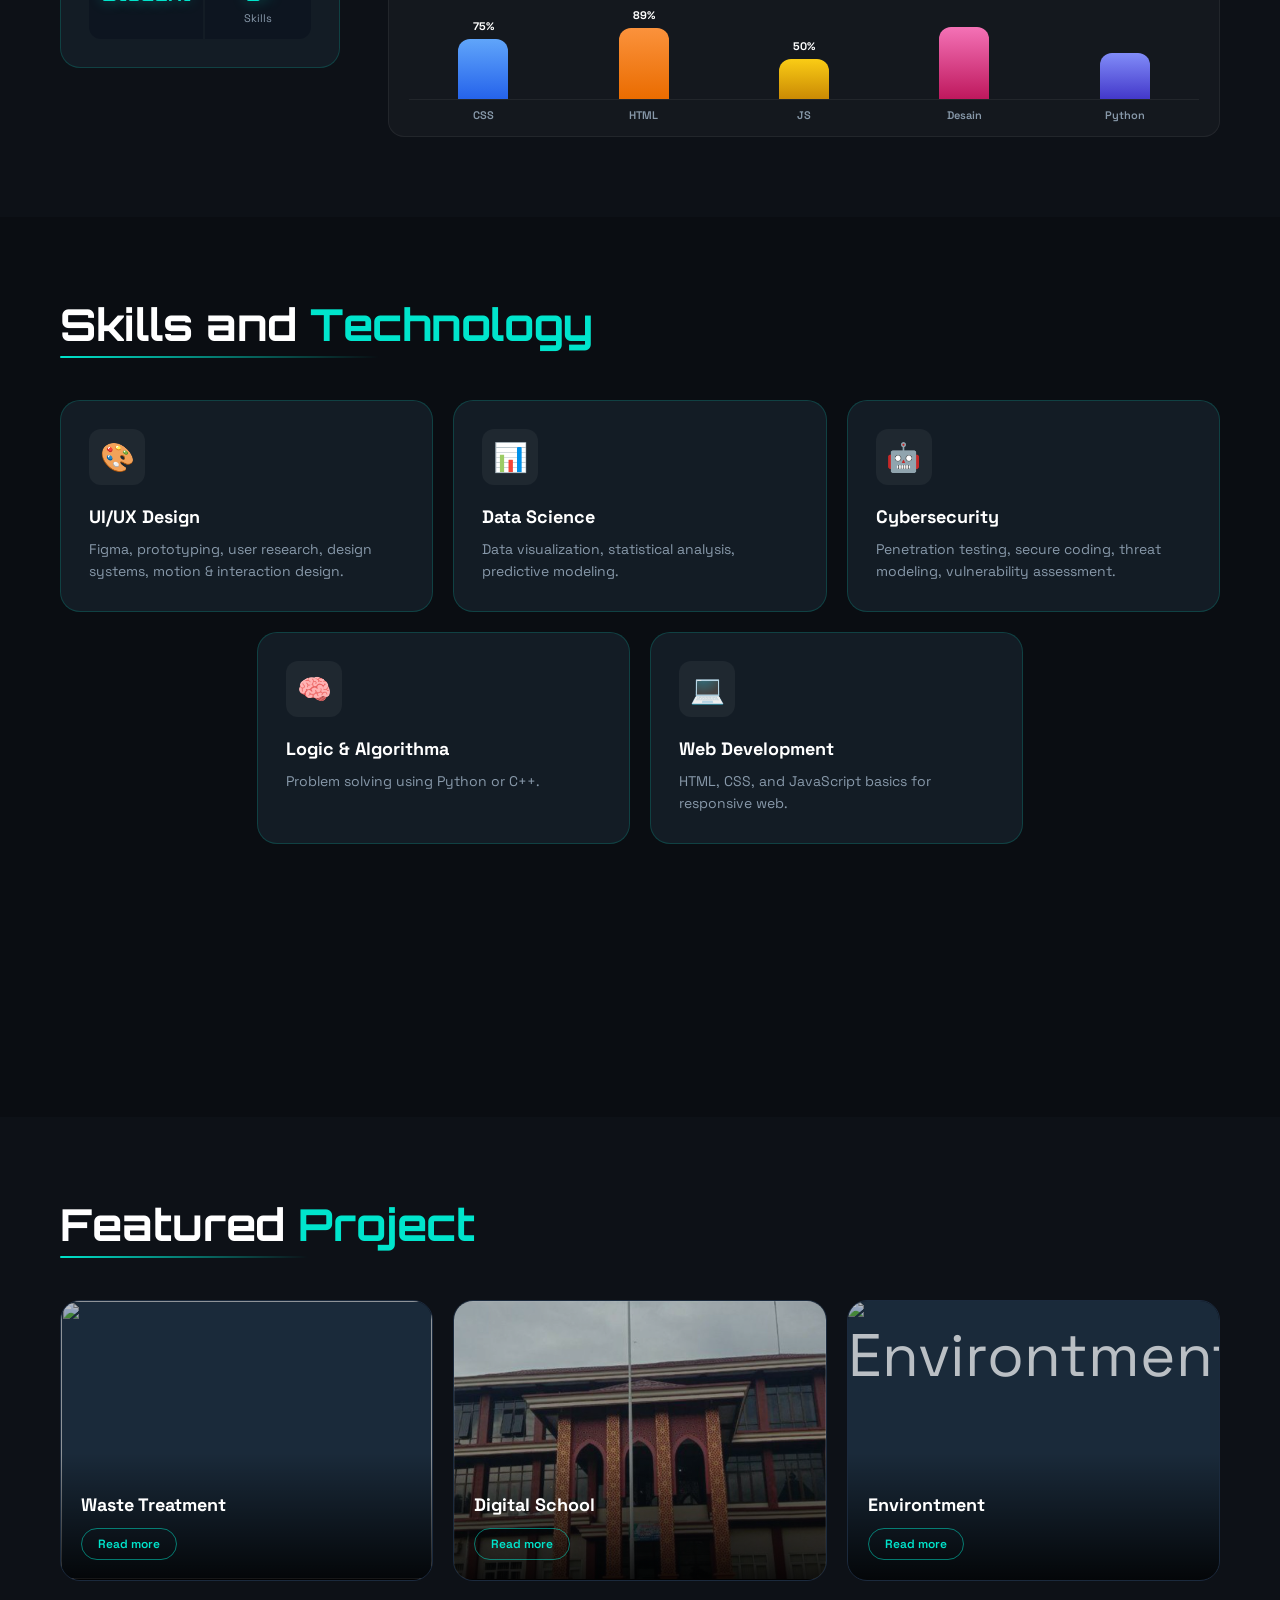
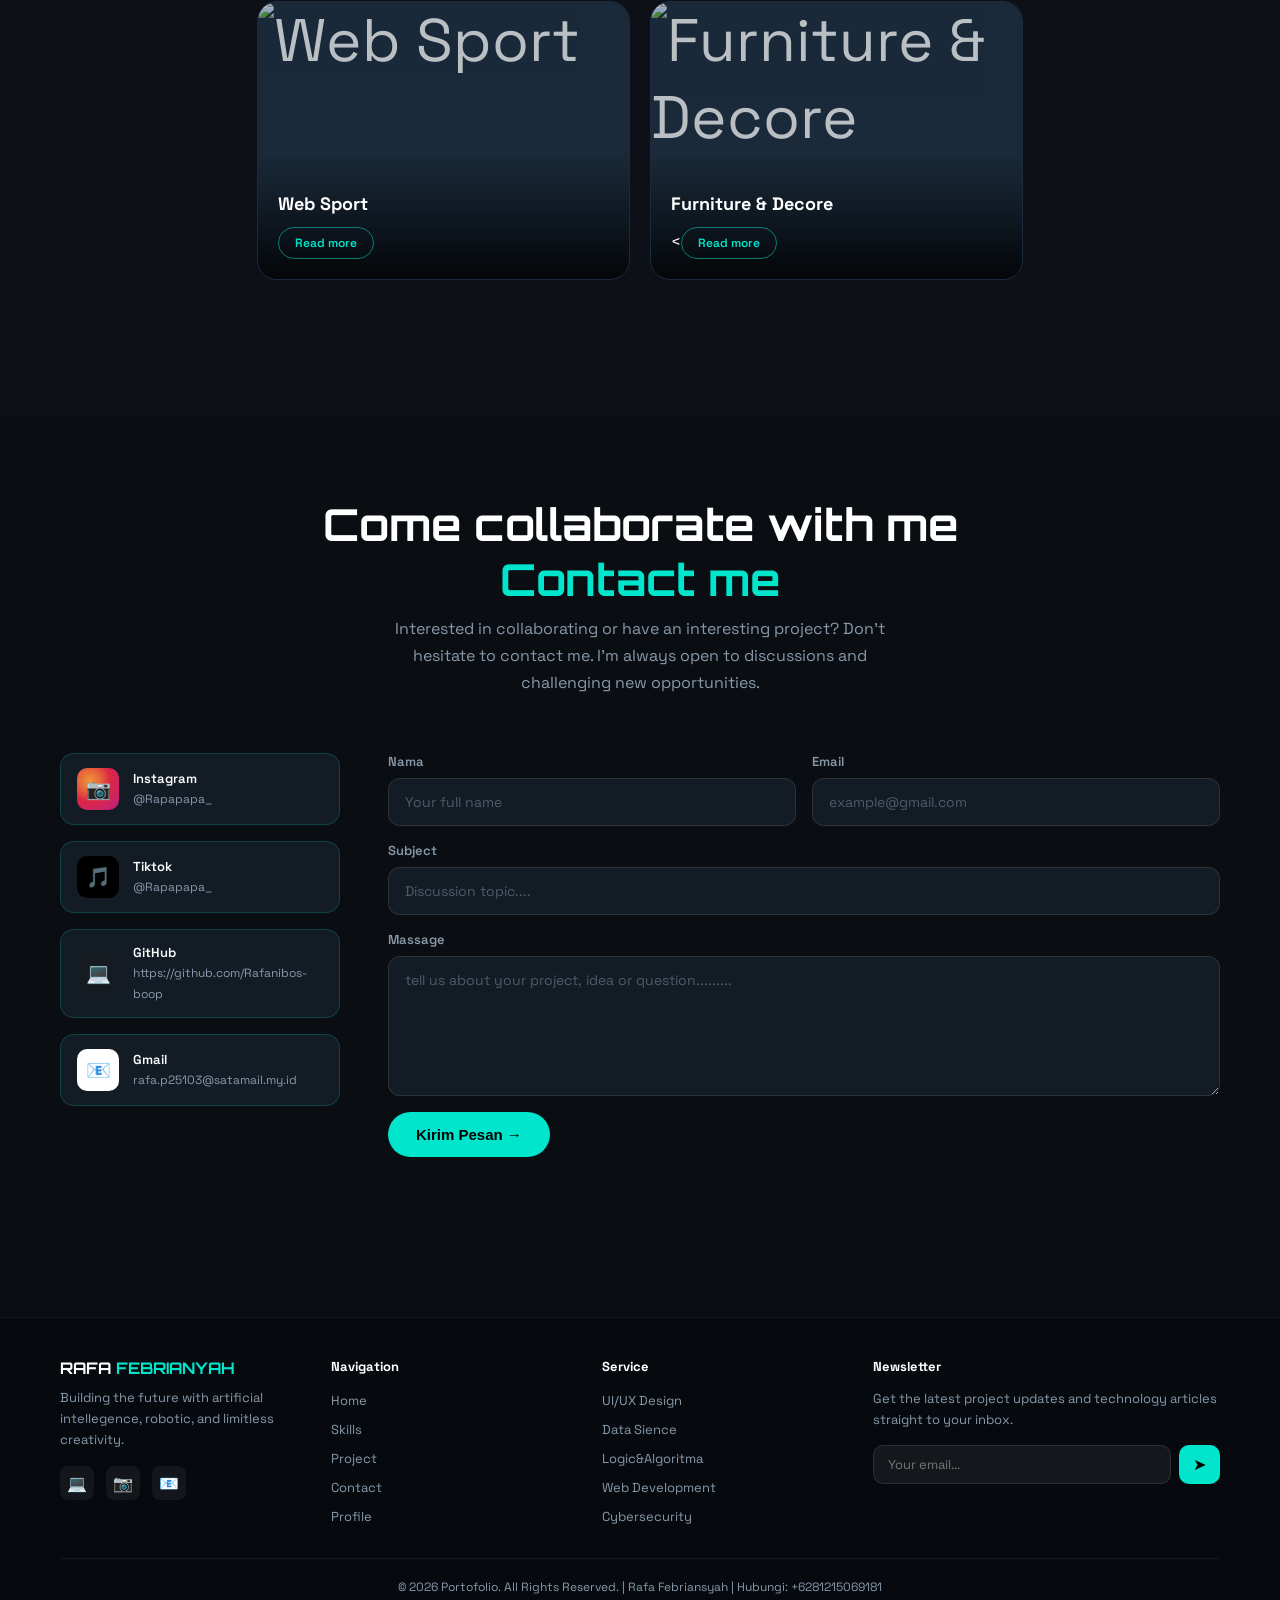
==== commit a22dd1dc: "Update index.html" ====
--- a/index.html
+++ b/index.html
@@ -93,7 +93,7 @@
     <div class="hero-robot">
       <div class="robot-scene">
         <img
-          src="asset/Gemini_Generated_Image_8p0l378p0l378p0l-removebg-preview.png"
+          src="Gemini_Generated_Image_8p0l378p0l378p0l-removebg-preview.png"
           class="robot-img"
         />
       </div>
@@ -233,7 +233,7 @@
     <div class="projects-top">
       <div class="project-card" onclick="openProject('indexsmk.html','Digital School')">
         <div class="project-thumb">
-<img src="asset/w.png">
+<img src="w.png">
         </div>
         <div class="project-info">
           <h3>Waste Treatment</h3>
